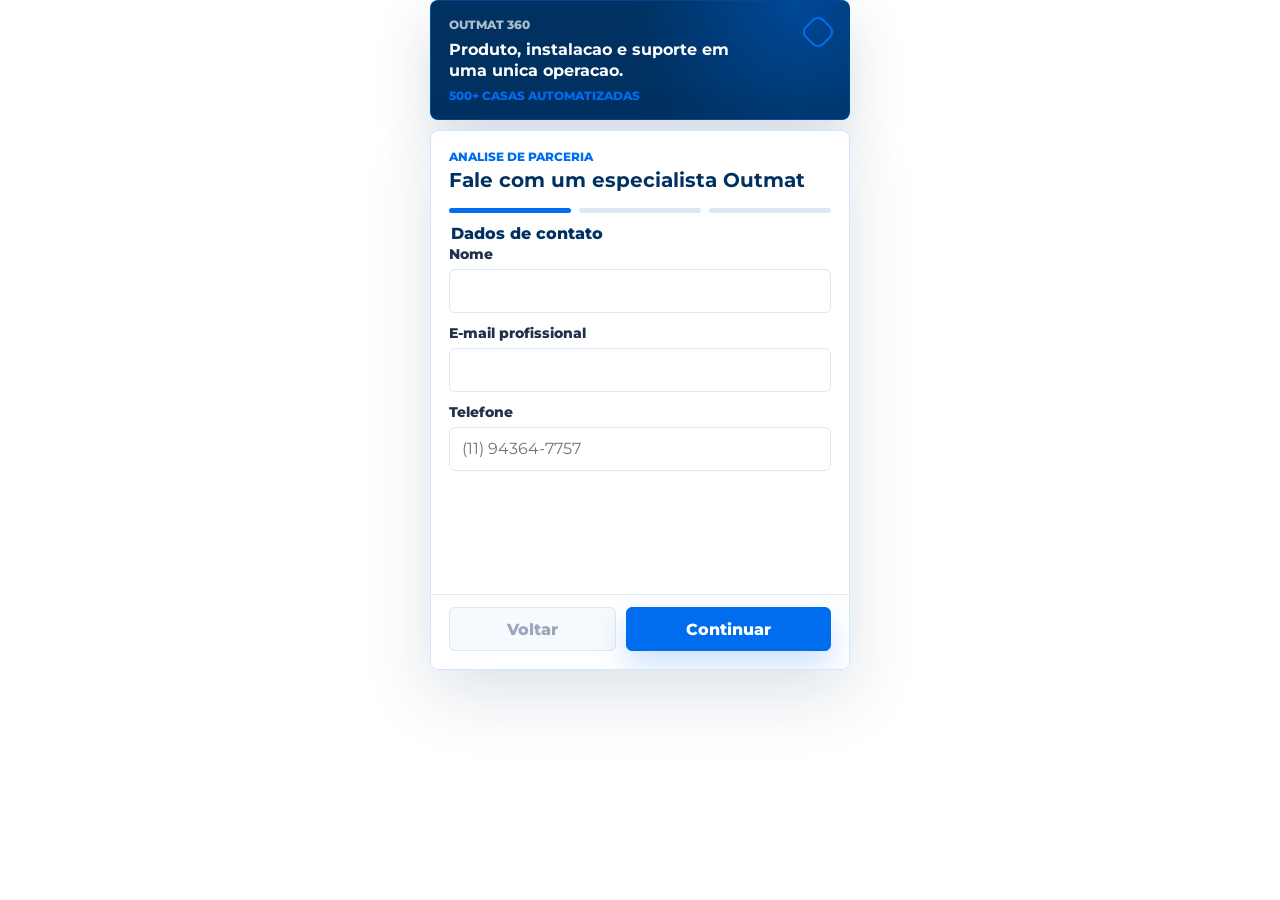
==== formulario/index.html @ c2aaa40b "Add standalone form deploy" ====
<!DOCTYPE html>
<html lang="pt-BR">
<head>
  <meta charset="UTF-8">
  <meta name="viewport" content="width=device-width, initial-scale=1.0">
  <meta name="robots" content="noindex, nofollow">
  <title>Formulario de Parceria Outmat</title>
  <link rel="preconnect" href="https://fonts.googleapis.com">
  <link rel="preconnect" href="https://fonts.gstatic.com" crossorigin>
  <link href="https://fonts.googleapis.com/css2?family=Montserrat:wght@400;500;600;700;800&display=swap" rel="stylesheet">
  <link rel="stylesheet" href="./styles.css">
</head>
<body>
  <main class="formulario-page">
    <div class="formulario-parceria-wrap">
      <div class="hero-proof-card" aria-hidden="true">
        <span>Outmat 360</span>
        <strong>Produto, instalacao e suporte em uma unica operacao.</strong>
        <small>500+ casas automatizadas</small>
      </div>

      <form class="lead-form" action="#" novalidate>
        <div class="form-heading">
          <p>Analise de parceria</p>
          <h1>Fale com um especialista Outmat</h1>
        </div>

        <div class="form-progress" aria-label="Progresso do formulario">
          <span class="is-active"></span>
          <span></span>
          <span></span>
        </div>

        <div class="form-scroll">
          <fieldset class="form-step is-active" data-step="0">
            <legend>Dados de contato</legend>

            <label>
              <span>Nome</span>
              <input type="text" name="nome" autocomplete="name" required>
            </label>

            <label>
              <span>E-mail profissional</span>
              <input type="email" name="email" autocomplete="email" required>
            </label>

            <label>
              <span>Telefone</span>
              <input type="tel" name="telefone" autocomplete="tel" inputmode="numeric" placeholder="(11) 94364-7757" required>
            </label>
          </fieldset>

          <fieldset class="form-step" data-step="1" hidden>
            <legend>Perfil dos projetos</legend>

            <label>
              <span>Qual o seu segmento?</span>
              <select name="segmento" required>
                <option value="">Selecione</option>
                <option>Arquiteto(a)</option>
                <option>Designer de Interiores</option>
                <option>Construtora</option>
                <option>Engenheiro(a)</option>
                <option>Instalador-Integrador de Tecnologia</option>
                <option>Gestor de Hotelaria</option>
                <option>Property Manager (Airbnb)</option>
                <option>Cliente Final-Proprietario do Imovel</option>
                <option>Estudante-Outros</option>
              </select>
            </label>

            <label>
              <span>Volume de projetos</span>
              <select name="volume" required>
                <option value="">Selecione</option>
                <option>Projetos esporadicos</option>
                <option>Menos de 1 por mes</option>
                <option>1 a 2 projetos por mes</option>
                <option>3 a 5 projetos por mes</option>
                <option>Mais de 5 projetos por mes</option>
              </select>
            </label>

            <label>
              <span>Padrao dos projetos</span>
              <select name="padrao" required>
                <option value="">Selecione</option>
                <option>Popular-Economico (Ticket Obra menor que R$100k)</option>
                <option>Medio Padrao (R$100k a R$300k)</option>
                <option>Medio-Alto Padrao (R$300k a R$700k)</option>
                <option>Alto Padrao-Luxo (acima de R$700k)</option>
              </select>
            </label>
          </fieldset>

          <fieldset class="form-step" data-step="2" hidden>
            <legend>Necessidade atual</legend>

            <label>
              <span>Urgencia atual</span>
              <select name="urgencia" required>
                <option value="">Selecione</option>
                <option>Tenho um projeto agora e preciso de orcamento</option>
                <option>Tenho projetos futuros em fase de estudo</option>
                <option>Nao tenho projetos no momento, quero conhecer</option>
              </select>
            </label>

            <label>
              <span>O que voce espera dessa parceria?</span>
              <select name="expectativa" required>
                <option value="">Selecione</option>
                <option>Full Service (Produtos + Mao de Obra)</option>
                <option>Apenas fornecimento de produtos</option>
                <option>Apenas mao de obra (instalacao)</option>
                <option>Quero ser parceiro Outmat</option>
              </select>
            </label>
          </fieldset>
        </div>

        <div class="form-actions">
          <button class="form-back" type="button" disabled>Voltar</button>
          <button class="form-next" type="button">Continuar</button>
          <button class="submit-button" type="submit" hidden>Enviar</button>
        </div>
      </form>
    </div>
  </main>

  <script src="./script.js" defer></script>
</body>
</html>
---- formulario/styles.css ----
@import url("https://fonts.googleapis.com/css2?family=Montserrat:wght@400;500;600;700;800&display=swap");

html,
body {
  width: 100%;
  min-height: 100%;
  margin: 0;
  background: transparent;
}

body {
  overflow-x: hidden;
}

.formulario-page,
.formulario-page *,
.formulario-page *::before,
.formulario-page *::after {
  box-sizing: border-box;
  font-family: "Montserrat", Arial, sans-serif !important;
}

.formulario-page {
  --white: #ffffff;
  --blue: #006dee;
  --blue-dark: #003160;
  --ink: #07111f;
  --line: #dce7f5;
  --shadow: 0 24px 70px rgba(0, 49, 96, 0.14);
  display: grid;
  justify-items: center;
  width: 100%;
  min-height: 100vh;
  padding: 0;
  color: var(--ink);
  font-size: 16px;
  background: transparent;
}

[hidden] {
  display: none !important;
}

button,
input,
select {
  font-family: "Montserrat", Arial, sans-serif !important;
}

.formulario-parceria-wrap {
  width: min(100%, 420px);
}

.hero-proof-card {
  position: relative;
  display: grid;
  gap: 7px;
  width: 100%;
  margin-bottom: 10px;
  padding: 16px 18px;
  overflow: hidden;
  color: #ffffff;
  background:
    radial-gradient(circle at 88% 0%, rgba(0, 109, 238, 0.38), transparent 44%),
    var(--blue-dark);
  border: 1px solid rgba(0, 109, 238, 0.32);
  border-radius: 8px;
  box-shadow: 0 22px 58px rgba(0, 49, 96, 0.16);
}

.hero-proof-card::after {
  position: absolute;
  right: 18px;
  top: 18px;
  width: 26px;
  height: 26px;
  content: "";
  border: 2px solid var(--blue);
  border-radius: 8px;
  transform: rotate(45deg);
}

.hero-proof-card span,
.hero-proof-card small {
  color: rgba(255, 255, 255, 0.68);
  font-size: 0.76rem;
  font-weight: 800;
  text-transform: uppercase;
}

.hero-proof-card strong {
  max-width: 290px;
  color: #ffffff;
  font-size: 0.98rem;
  line-height: 1.35;
}

.hero-proof-card small {
  color: var(--blue);
}

.lead-form {
  display: grid;
  grid-template-rows: auto auto minmax(0, 1fr) auto;
  gap: 11px;
  width: 100%;
  height: 540px;
  min-height: 540px;
  padding: 18px 18px 0;
  overflow: hidden;
  background: rgba(255, 255, 255, 0.96);
  border: 1px solid rgba(0, 109, 238, 0.18);
  border-radius: 8px;
  box-shadow: var(--shadow);
  backdrop-filter: blur(18px);
}

.form-heading p {
  margin: 0 0 5px;
  color: var(--blue);
  font-size: 0.78rem;
  font-weight: 800;
  text-transform: uppercase;
}

.form-heading h1 {
  margin: 0 0 4px;
  color: var(--blue-dark);
  font-size: 1.22rem;
  line-height: 1.2;
}

.form-progress {
  display: grid;
  grid-template-columns: repeat(3, minmax(0, 1fr));
  gap: 8px;
}

.form-progress span {
  height: 5px;
  overflow: hidden;
  background: var(--line);
  border-radius: 999px;
}

.form-progress span.is-active {
  background: var(--blue);
}

.form-scroll {
  min-height: 0;
  margin-right: -10px;
  padding-right: 10px;
  overflow-y: auto;
  overscroll-behavior: contain;
  scrollbar-color: rgba(0, 109, 238, 0.4) transparent;
  scrollbar-width: thin;
}

.form-scroll::-webkit-scrollbar {
  width: 6px;
}

.form-scroll::-webkit-scrollbar-thumb {
  background: rgba(0, 109, 238, 0.34);
  border-radius: 999px;
}

.form-step {
  display: grid;
  gap: 12px;
  min-width: 0;
  margin: 0;
  padding: 0 0 12px;
  border: 0;
}

.form-step legend {
  margin-bottom: 3px;
  color: var(--blue-dark);
  font-size: 0.98rem;
  font-weight: 800;
}

label {
  display: grid;
  gap: 7px;
}

label > span {
  color: #20324a;
  font-size: 0.86rem;
  font-weight: 800;
}

input,
select {
  width: 100%;
  min-height: 44px;
  padding: 0 12px;
  color: var(--ink);
  font-size: 1rem;
  line-height: 1.2;
  background: var(--white);
  border: 1px solid var(--line);
  border-radius: 6px;
  outline: none;
}

input:focus,
select:focus {
  border-color: var(--blue);
  box-shadow: 0 0 0 4px rgba(0, 109, 238, 0.1);
}

.form-actions {
  position: sticky;
  bottom: 0;
  display: grid;
  grid-template-columns: minmax(0, 0.9fr) minmax(0, 1.1fr);
  gap: 10px;
  margin: 0 -18px;
  padding: 12px 18px 18px;
  background:
    linear-gradient(180deg, rgba(255, 255, 255, 0), #ffffff 18%),
    #ffffff;
  border-top: 1px solid rgba(220, 231, 245, 0.86);
}

.form-back,
.form-next,
.submit-button {
  display: inline-flex;
  align-items: center;
  justify-content: center;
  min-height: 44px;
  border-radius: 6px;
  font-size: 0.98rem;
  font-weight: 800;
  cursor: pointer;
}

.form-back {
  color: var(--blue-dark);
  background: var(--white);
  border: 1px solid var(--line);
}

.form-back:disabled {
  color: #9aa8ba;
  cursor: not-allowed;
  background: #f6f9fd;
}

.form-next,
.submit-button {
  color: var(--white);
  background: var(--blue);
  border: 1px solid var(--blue);
  box-shadow: 0 14px 30px rgba(0, 109, 238, 0.2);
}

.submit-button {
  width: 100%;
}

.submit-button:not([hidden]) {
  display: inline-flex;
}

@media (max-width: 480px) {
  .formulario-page {
    min-height: auto;
  }

  .formulario-parceria-wrap {
    width: 100%;
  }

  .hero-proof-card {
    display: none;
  }

  .lead-form {
    height: 540px;
    min-height: 540px;
    padding: 18px 18px 0;
  }

  .form-actions {
    margin: 0 -18px;
    padding: 14px 18px 18px;
  }
}
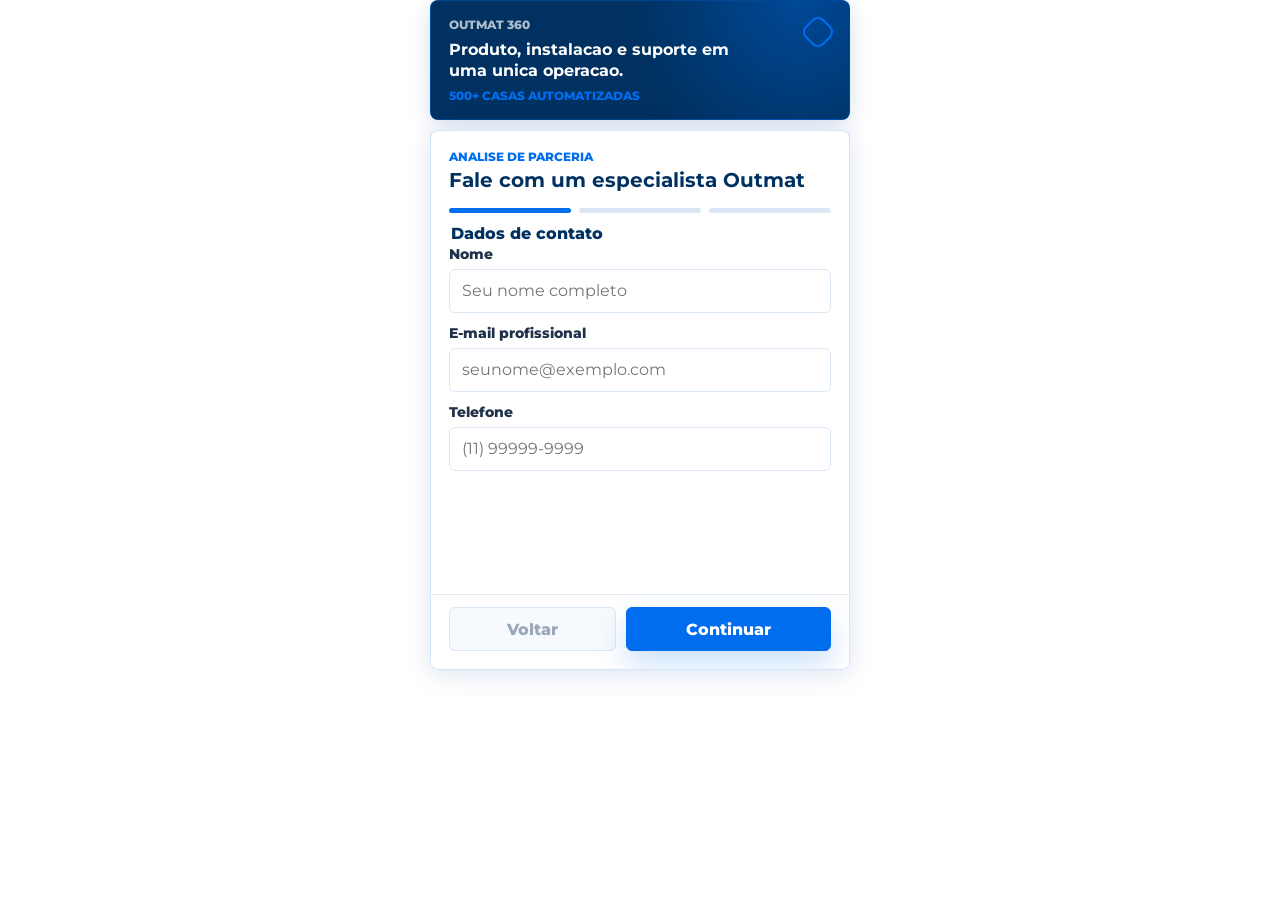
==== commit 59ce0a88: "Update form field placeholders" ====
--- a/formulario/index.html
+++ b/formulario/index.html
@@ -37,17 +37,17 @@
 
             <label>
               <span>Nome</span>
-              <input type="text" name="nome" autocomplete="name" required>
+              <input type="text" name="nome" autocomplete="name" placeholder="Seu nome completo" required>
             </label>
 
             <label>
               <span>E-mail profissional</span>
-              <input type="email" name="email" autocomplete="email" required>
+              <input type="email" name="email" autocomplete="email" placeholder="seunome@exemplo.com" required>
             </label>
 
             <label>
               <span>Telefone</span>
-              <input type="tel" name="telefone" autocomplete="tel" inputmode="numeric" placeholder="(11) 94364-7757" required>
+              <input type="tel" name="telefone" autocomplete="tel" inputmode="numeric" placeholder="(11) 99999-9999" required>
             </label>
           </fieldset>
 
--- a/formulario/styles.css
+++ b/formulario/styles.css
@@ -5,11 +5,12 @@
   width: 100%;
   min-height: 100%;
   margin: 0;
+  overflow: hidden;
   background: transparent;
 }
 
 body {
-  overflow-x: hidden;
+  overscroll-behavior: none;
 }
 
 .formulario-page,
@@ -26,7 +27,7 @@
   --blue-dark: #003160;
   --ink: #07111f;
   --line: #dce7f5;
-  --shadow: 0 24px 70px rgba(0, 49, 96, 0.14);
+  --shadow: 0 8px 28px rgba(0, 49, 96, 0.08), 0 0 24px rgba(0, 109, 238, 0.08);
   display: grid;
   justify-items: center;
   width: 100%;
@@ -65,7 +66,7 @@
     var(--blue-dark);
   border: 1px solid rgba(0, 109, 238, 0.32);
   border-radius: 8px;
-  box-shadow: 0 22px 58px rgba(0, 49, 96, 0.16);
+  box-shadow: 0 8px 24px rgba(0, 49, 96, 0.1), 0 0 18px rgba(0, 109, 238, 0.08);
 }
 
 .hero-proof-card::after {
@@ -149,21 +150,9 @@
 
 .form-scroll {
   min-height: 0;
-  margin-right: -10px;
-  padding-right: 10px;
-  overflow-y: auto;
-  overscroll-behavior: contain;
-  scrollbar-color: rgba(0, 109, 238, 0.4) transparent;
-  scrollbar-width: thin;
-}
-
-.form-scroll::-webkit-scrollbar {
-  width: 6px;
-}
-
-.form-scroll::-webkit-scrollbar-thumb {
-  background: rgba(0, 109, 238, 0.34);
-  border-radius: 999px;
+  margin-right: 0;
+  padding-right: 0;
+  overflow: visible;
 }
 
 .form-step {
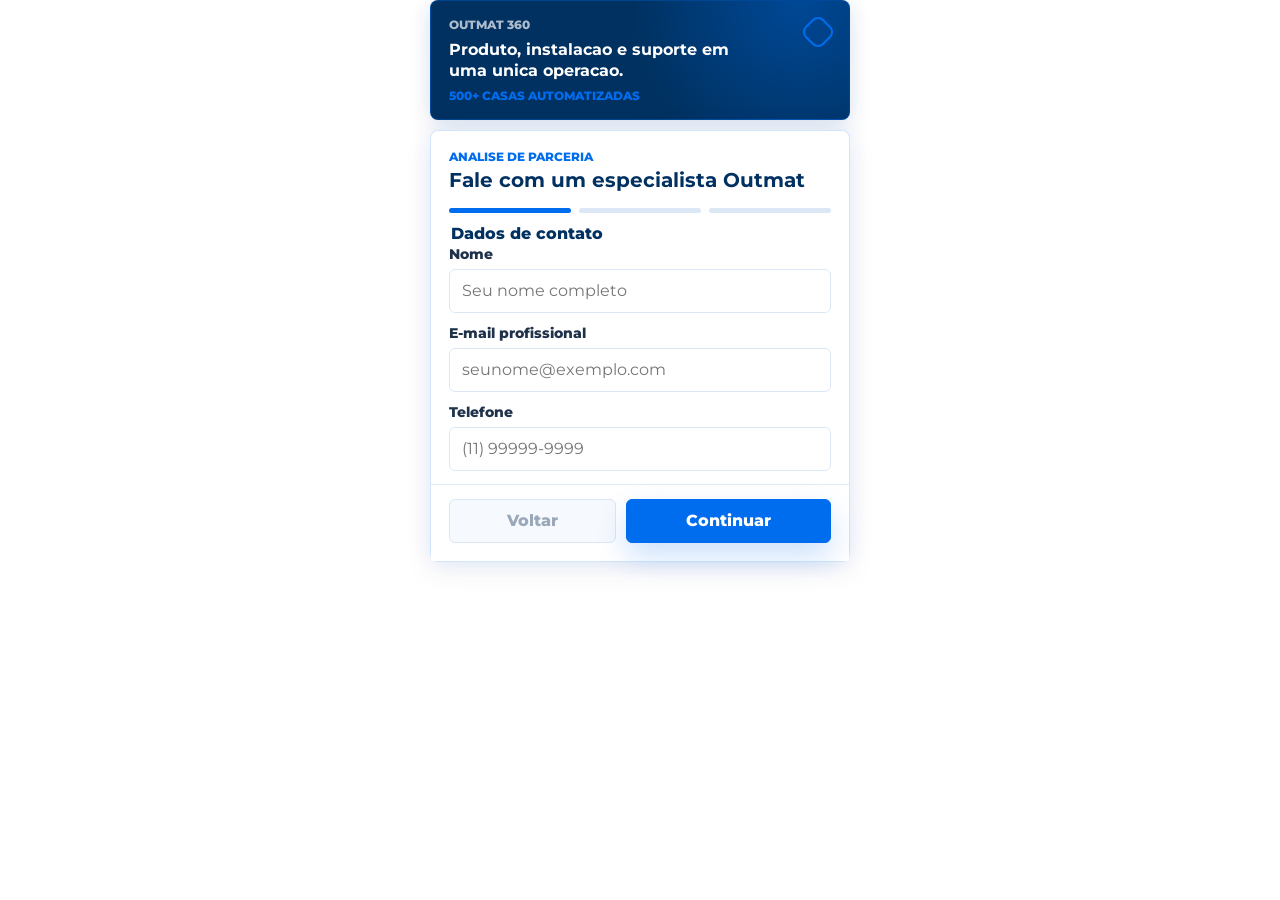
==== commit c6266338: "Atualiza formulario raiz da Vercel" ====
--- a/formulario/index.html
+++ b/formulario/index.html
@@ -1,6 +1,7 @@
 <!DOCTYPE html>
 <html lang="pt-BR">
 <head>
+  <!-- deploy-refresh: formulario-root 2026-05-18 -->
   <meta charset="UTF-8">
   <meta name="viewport" content="width=device-width, initial-scale=1.0">
   <meta name="robots" content="noindex, nofollow">
--- a/formulario/styles.css
+++ b/formulario/styles.css
@@ -5,12 +5,12 @@
   width: 100%;
   min-height: 100%;
   margin: 0;
-  overflow: hidden;
+  overflow: visible;
   background: transparent;
 }
 
 body {
-  overscroll-behavior: none;
+  overscroll-behavior: auto;
 }
 
 .formulario-page,
@@ -102,13 +102,13 @@
 
 .lead-form {
   display: grid;
-  grid-template-rows: auto auto minmax(0, 1fr) auto;
+  grid-template-rows: auto auto auto auto;
   gap: 11px;
   width: 100%;
-  height: 540px;
-  min-height: 540px;
+  height: auto;
+  min-height: 0;
   padding: 18px 18px 0;
-  overflow: hidden;
+  overflow: visible;
   background: rgba(255, 255, 255, 0.96);
   border: 1px solid rgba(0, 109, 238, 0.18);
   border-radius: 8px;
@@ -160,7 +160,7 @@
   gap: 12px;
   min-width: 0;
   margin: 0;
-  padding: 0 0 12px;
+  padding: 0;
   border: 0;
 }
 
@@ -203,13 +203,11 @@
 }
 
 .form-actions {
-  position: sticky;
-  bottom: 0;
   display: grid;
   grid-template-columns: minmax(0, 0.9fr) minmax(0, 1.1fr);
   gap: 10px;
-  margin: 0 -18px;
-  padding: 12px 18px 18px;
+  margin: 2px -18px 0;
+  padding: 14px 18px 18px;
   background:
     linear-gradient(180deg, rgba(255, 255, 255, 0), #ffffff 18%),
     #ffffff;
@@ -271,8 +269,8 @@
   }
 
   .lead-form {
-    height: 540px;
-    min-height: 540px;
+    height: auto;
+    min-height: 0;
     padding: 18px 18px 0;
   }
 
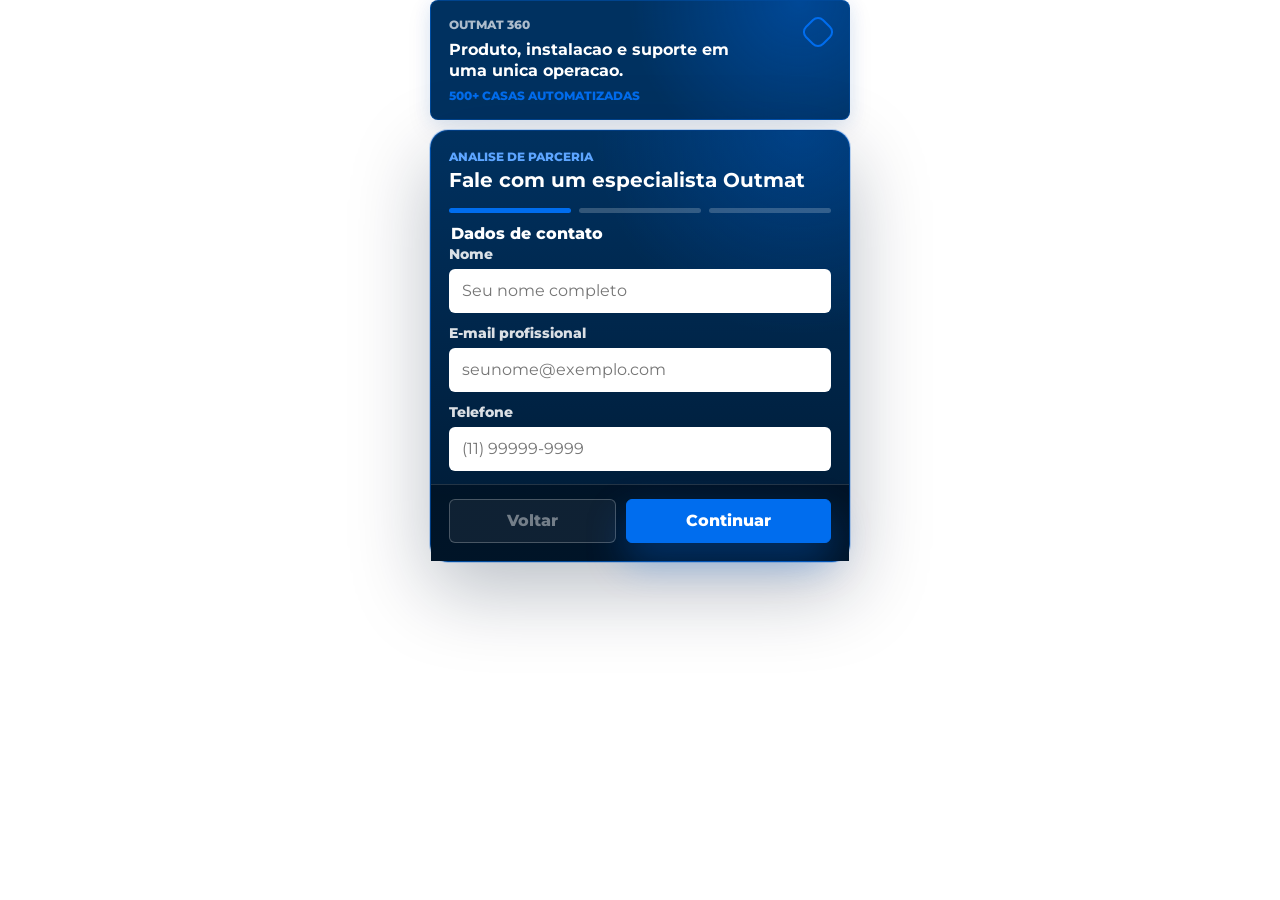
==== commit ace9871d: "Redireciona formulario para pagina de obrigado" ====
--- a/formulario/index.html
+++ b/formulario/index.html
@@ -20,7 +20,7 @@
         <small>500+ casas automatizadas</small>
       </div>
 
-      <form class="lead-form" action="#" novalidate>
+      <form class="lead-form" action="https://pages.outmat.com.br/teste2-obg" data-redirect-url="https://pages.outmat.com.br/teste2-obg" novalidate>
         <div class="form-heading">
           <p>Analise de parceria</p>
           <h1>Fale com um especialista Outmat</h1>
--- a/formulario/styles.css
+++ b/formulario/styles.css
@@ -27,7 +27,7 @@
   --blue-dark: #003160;
   --ink: #07111f;
   --line: #dce7f5;
-  --shadow: 0 8px 28px rgba(0, 49, 96, 0.08), 0 0 24px rgba(0, 109, 238, 0.08);
+  --shadow: 0 28px 80px rgba(0, 20, 48, 0.28), 0 0 0 1px rgba(0, 109, 238, 0.24);
   display: grid;
   justify-items: center;
   width: 100%;
@@ -109,16 +109,18 @@
   min-height: 0;
   padding: 18px 18px 0;
   overflow: visible;
-  background: rgba(255, 255, 255, 0.96);
-  border: 1px solid rgba(0, 109, 238, 0.18);
-  border-radius: 8px;
+  background:
+    radial-gradient(circle at 88% 0%, rgba(0, 109, 238, 0.28), transparent 36%),
+    linear-gradient(180deg, #003160 0%, #001a33 100%);
+  border: 1px solid rgba(0, 109, 238, 0.42);
+  border-radius: 18px;
   box-shadow: var(--shadow);
   backdrop-filter: blur(18px);
 }
 
 .form-heading p {
   margin: 0 0 5px;
-  color: var(--blue);
+  color: #5da5ff;
   font-size: 0.78rem;
   font-weight: 800;
   text-transform: uppercase;
@@ -126,7 +128,7 @@
 
 .form-heading h1 {
   margin: 0 0 4px;
-  color: var(--blue-dark);
+  color: #ffffff;
   font-size: 1.22rem;
   line-height: 1.2;
 }
@@ -140,7 +142,7 @@
 .form-progress span {
   height: 5px;
   overflow: hidden;
-  background: var(--line);
+  background: rgba(255, 255, 255, 0.2);
   border-radius: 999px;
 }
 
@@ -166,7 +168,7 @@
 
 .form-step legend {
   margin-bottom: 3px;
-  color: var(--blue-dark);
+  color: #ffffff;
   font-size: 0.98rem;
   font-weight: 800;
 }
@@ -177,7 +179,7 @@
 }
 
 label > span {
-  color: #20324a;
+  color: rgba(255, 255, 255, 0.86);
   font-size: 0.86rem;
   font-weight: 800;
 }
@@ -191,15 +193,15 @@
   font-size: 1rem;
   line-height: 1.2;
   background: var(--white);
-  border: 1px solid var(--line);
+  border: 1px solid rgba(255, 255, 255, 0.26);
   border-radius: 6px;
   outline: none;
 }
 
 input:focus,
 select:focus {
-  border-color: var(--blue);
-  box-shadow: 0 0 0 4px rgba(0, 109, 238, 0.1);
+  border-color: #5da5ff;
+  box-shadow: 0 0 0 4px rgba(0, 109, 238, 0.22);
 }
 
 .form-actions {
@@ -209,9 +211,9 @@
   margin: 2px -18px 0;
   padding: 14px 18px 18px;
   background:
-    linear-gradient(180deg, rgba(255, 255, 255, 0), #ffffff 18%),
-    #ffffff;
-  border-top: 1px solid rgba(220, 231, 245, 0.86);
+    linear-gradient(180deg, rgba(0, 26, 51, 0), rgba(0, 20, 39, 0.96) 24%),
+    #001427;
+  border-top: 1px solid rgba(255, 255, 255, 0.14);
 }
 
 .form-back,
@@ -228,15 +230,15 @@
 }
 
 .form-back {
-  color: var(--blue-dark);
-  background: var(--white);
-  border: 1px solid var(--line);
+  color: #ffffff;
+  background: rgba(255, 255, 255, 0.08);
+  border: 1px solid rgba(255, 255, 255, 0.24);
 }
 
 .form-back:disabled {
-  color: #9aa8ba;
+  color: rgba(255, 255, 255, 0.42);
   cursor: not-allowed;
-  background: #f6f9fd;
+  background: rgba(255, 255, 255, 0.06);
 }
 
 .form-next,
@@ -244,7 +246,7 @@
   color: var(--white);
   background: var(--blue);
   border: 1px solid var(--blue);
-  box-shadow: 0 14px 30px rgba(0, 109, 238, 0.2);
+  box-shadow: 0 18px 38px rgba(0, 109, 238, 0.34);
 }
 
 .submit-button {
